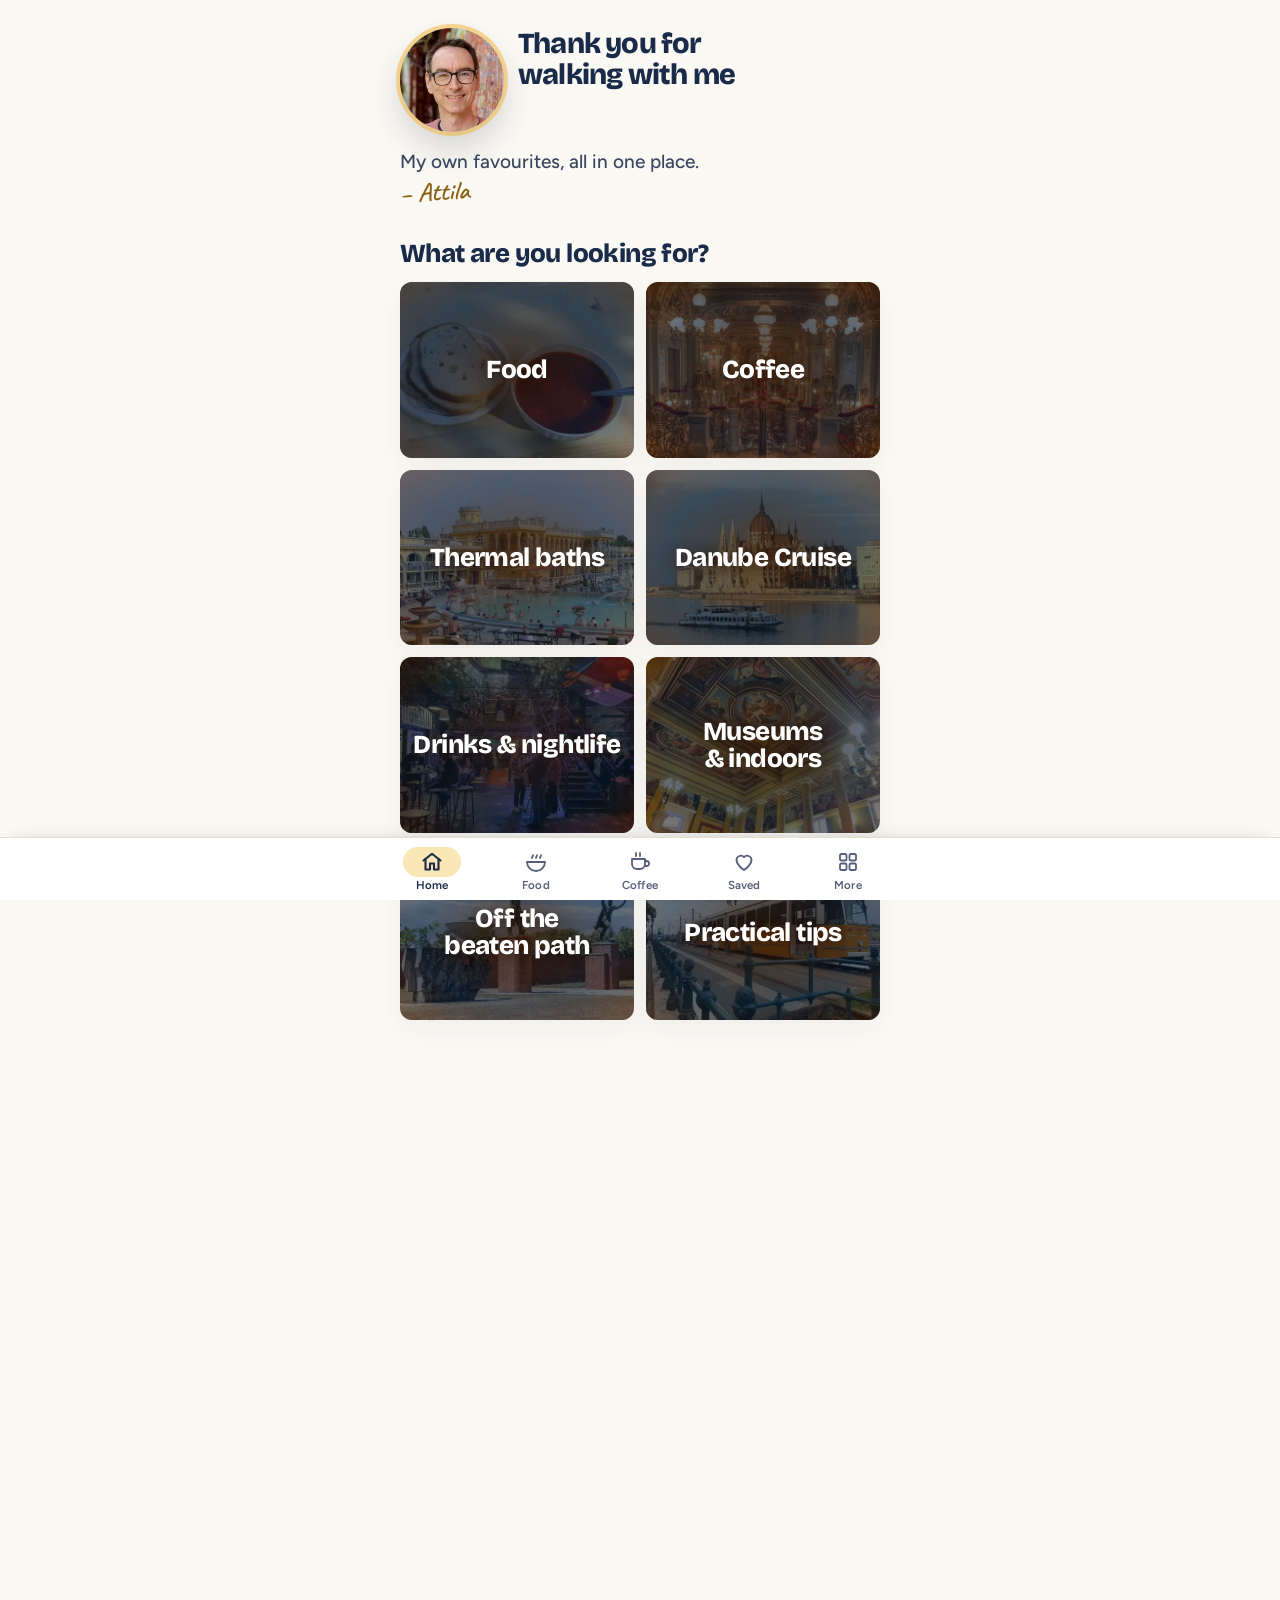
==== dev.html @ 6e9745ef "optimization" ====
<!doctype html>
<html lang="en" data-theme="light">
<head>
<meta charset="utf-8">
<meta name="viewport" content="width=device-width, initial-scale=1, viewport-fit=cover">
<meta name="robots" content="noindex, nofollow">
<meta name="theme-color" content="#FBF9F4">
<meta name="color-scheme" content="light only">
<title>Attila's Budapest tips – BudapestFlow</title>
<link rel="preload" href="fonts/figtree-latin.woff2" as="font" type="font/woff2" crossorigin>
<link rel="preload" href="fonts/bricolage-latin.woff2" as="font" type="font/woff2" crossorigin>
<link rel="preload" href="images/attila.webp" as="image" fetchpriority="high">
<link rel="stylesheet" href="styles.css">
</head>
<body>
<div class="app" id="app"></div>
<div class="toast" id="toast" role="status" aria-live="polite"></div>
<div class="sheet-backdrop" id="sheet-backdrop"></div>
<div class="sheet" id="sheet" role="dialog" aria-modal="true" aria-labelledby="sheet-title" aria-hidden="true"></div>
<nav class="tabbar" id="tabbar" aria-label="Main"></nav>

<svg width="0" height="0" style="position:absolute" aria-hidden="true">
  <defs>
    <symbol id="i-food" viewBox="0 0 24 24"><path d="M3 12h18a9 9 0 0 1-18 0z"/><path d="M8 8c0-1.2 1-1.6 1-2.8M12 8c0-1.2 1-1.6 1-2.8M16 8c0-1.2 1-1.6 1-2.8"/></symbol>
    <symbol id="i-quick" viewBox="0 0 24 24"><path d="M5 3v5a2 2 0 0 0 4 0V3M7 3v18M18 21V3c-2.2 1-3.5 4-3.5 8h3.5"/></symbol>
    <symbol id="i-coffee" viewBox="0 0 24 24"><path d="M4 9h13v5a5 5 0 0 1-5 5H9a5 5 0 0 1-5-5z"/><path d="M17 11h1.5a2.5 2.5 0 0 1 0 5H17M8 3v3M12 3v3"/></symbol>
    <symbol id="i-baths" viewBox="0 0 24 24"><path d="M3 16c2 0 2-1.5 4.5-1.5S10 16 12 16s2-1.5 4.5-1.5S19 16 21 16M3 20.5c2 0 2-1.5 4.5-1.5s2.5 1.5 4.5 1.5 2-1.5 4.5-1.5 2.5 1.5 4.5 1.5M8 11c-1-1.6 1-2.6 0-4.5M12 11c-1-1.6 1-2.6 0-4.5M16 11c-1-1.6 1-2.6 0-4.5"/></symbol>
    <symbol id="i-danube" viewBox="0 0 24 24"><path d="M3 14h18l-2.6 4.5H5.6z"/><path d="M6 14v-4h9l3 4M9 10V6.5h3.5V10M3 21.5c2 0 2-1.2 4.5-1.2s2.5 1.2 4.5 1.2 2-1.2 4.5-1.2 2.5 1.2 4.5 1.2"/></symbol>
    <symbol id="i-drinks" viewBox="0 0 24 24"><path d="M7 3h10v4.5a5 5 0 0 1-10 0z"/><path d="M12 12.5V20M8 21h8M7.3 6.5h9.4"/></symbol>
    <symbol id="i-views" viewBox="0 0 24 24"><circle cx="6.5" cy="15.5" r="3.5"/><circle cx="17.5" cy="15.5" r="3.5"/><path d="M10 15.5h4M3.4 14l2.3-8.5h3.1L10 14M20.6 14l-2.3-8.5h-3.1L14 14"/></symbol>
    <symbol id="i-practical" viewBox="0 0 24 24"><circle cx="12" cy="12" r="9"/><path d="M15.5 8.5l-2 5-5 2 2-5z"/></symbol>
    <symbol id="i-special" viewBox="0 0 24 24"><path d="M4 17a8 8 0 0 1 16 0zM2.5 20h19M12 9V7M10.3 7h3.4"/></symbol>
    <symbol id="i-sweets" viewBox="0 0 24 24"><path d="M4 20v-8h16v8zM4 15.5c2 1.5 3.6 1.5 5.3 0s3.4-1.5 5.4 0 3.3 1.5 5.3 0M12 12V8.5M12 6.5c-.9-.8-.9-2 0-3.5.9 1.5.9 2.7 0 3.5z"/></symbol>
    <symbol id="i-rainy" viewBox="0 0 24 24"><path d="M3 12a9 9 0 0 1 18 0zM12 12v6.5a2 2 0 0 1-4 0M12 3v.3"/></symbol>
    <symbol id="i-chev" viewBox="0 0 24 24"><path d="M9 6l6 6-6 6"/></symbol>
    <symbol id="i-contact" viewBox="0 0 24 24"><rect x="3" y="5" width="18" height="14" rx="2"/><circle cx="9" cy="11" r="2.2"/><path d="M5.8 16.5a3.4 3.4 0 0 1 6.4 0M14.5 10h4M14.5 13.5h3"/></symbol>
    <symbol id="i-heart" viewBox="0 0 24 24"><path d="M12 20s-7.5-4.6-7.5-10.2A4.3 4.3 0 0 1 12 7.2a4.3 4.3 0 0 1 7.5 2.6C19.5 15.4 12 20 12 20z"/></symbol>
    <symbol id="i-down" viewBox="0 0 24 24"><path d="M6 9l6 6 6-6"/></symbol>
    <symbol id="i-clock" viewBox="0 0 24 24"><circle cx="12" cy="12" r="9"/><path d="M12 7v5l3 2"/></symbol>
    <symbol id="i-back" viewBox="0 0 24 24"><path d="M15 6l-6 6 6 6"/></symbol>
    <symbol id="i-pin" viewBox="0 0 24 24"><path d="M12 21s-7-6.2-7-11.5a7 7 0 0 1 14 0C19 14.8 12 21 12 21z"/><circle cx="12" cy="9.5" r="2.5"/></symbol>
    <symbol id="i-mail" viewBox="0 0 24 24"><rect x="3" y="5" width="18" height="14" rx="2"/><path d="M3.5 6.5l8.5 6.5 8.5-6.5"/></symbol>
    <symbol id="i-facebook" viewBox="0 0 24 24"><path d="M14.5 21v-7.5h2.6l.4-3.2h-3V8.3c0-.9.3-1.6 1.6-1.6h1.6V3.9a21 21 0 0 0-2.4-.1c-2.4 0-4 1.4-4 4.1v2.4H8.7v3.2h2.6V21"/></symbol>
    <symbol id="i-instagram" viewBox="0 0 24 24"><rect x="3.5" y="3.5" width="17" height="17" rx="5"/><circle cx="12" cy="12" r="4"/><path d="M17.2 6.8h.01"/></symbol>
    <symbol id="i-alert" viewBox="0 0 24 24"><path d="M10.3 4.2 2.6 17.5A2 2 0 0 0 4.3 20.5h15.4a2 2 0 0 0 1.7-3L13.7 4.2a2 2 0 0 0-3.4 0z"/><path d="M12 9.5v4.5M12 17.2h.01"/></symbol>
    <symbol id="i-star" viewBox="0 0 24 24"><path d="M12 3.5l2.6 5.3 5.9.9-4.3 4.1 1 5.8L12 16.9l-5.2 2.7 1-5.8-4.3-4.1 5.9-.9z"/></symbol>
    <symbol id="i-home" viewBox="0 0 24 24"><path d="M3.5 10.5 12 3.8l8.5 6.7"/><path d="M5.5 9v10.5h4.5v-6h4v6h4.5V9"/></symbol>
    <symbol id="i-grid" viewBox="0 0 24 24"><rect x="4" y="4" width="6.5" height="6.5" rx="1.6"/><rect x="13.5" y="4" width="6.5" height="6.5" rx="1.6"/><rect x="4" y="13.5" width="6.5" height="6.5" rx="1.6"/><rect x="13.5" y="13.5" width="6.5" height="6.5" rx="1.6"/></symbol>
    <symbol id="i-share" viewBox="0 0 24 24"><path d="M12 3v12M7 8l5-5 5 5M5 13v7h14v-7"/></symbol>
    <symbol id="i-map" viewBox="0 0 24 24"><path d="M9 4 3 6.5v13.5l6-2.5 6 2.5 6-2.5V4l-6 2.5z"/><path d="M9 4v13.5M15 6.5V20"/></symbol>
    <symbol id="i-check" viewBox="0 0 24 24"><path d="M5 12.5l4.5 4.5L19 7.5"/></symbol>
    <symbol id="i-link" viewBox="0 0 24 24"><path d="M10 14a4 4 0 0 0 5.7 0l3-3a4 4 0 0 0-5.7-5.7l-1 1M14 10a4 4 0 0 0-5.7 0l-3 3a4 4 0 0 0 5.7 5.7l1-1"/></symbol>
    <symbol id="i-photo" viewBox="0 0 24 24"><rect x="3" y="5" width="18" height="14" rx="2"/><circle cx="9" cy="10" r="1.8"/><path d="M21 16l-5-5-8 8"/></symbol>
  </defs>
</svg>

<script src="app.js"></script>
</body>
</html>
---- styles.css ----
/* ---------- self-hosted fonts (no Google Fonts request) ---------- */
@font-face { font-family: "Figtree"; font-style: normal; font-weight: 400 800; font-display: swap; src: url(fonts/figtree-latin.woff2) format("woff2"); unicode-range: U+0000-00FF, U+0131, U+0152-0153, U+02BB-02BC, U+02C6, U+02DA, U+02DC, U+0304, U+0308, U+0329, U+2000-206F, U+20AC, U+2122, U+2191, U+2193, U+2212, U+2215, U+FEFF, U+FFFD; }
@font-face { font-family: "Figtree"; font-style: normal; font-weight: 400 800; font-display: swap; src: url(fonts/figtree-latin-ext.woff2) format("woff2"); unicode-range: U+0100-02BA, U+02BD-02C5, U+02C7-02CC, U+02CE-02D7, U+02DD-02FF, U+0304, U+0308, U+0329, U+1D00-1DBF, U+1E00-1E9F, U+1EF2-1EFF, U+2020, U+20A0-20AB, U+20AD-20C0, U+2113, U+2C60-2C7F, U+A720-A7FF; }
@font-face { font-family: "Bricolage Grotesque"; font-style: normal; font-weight: 600 800; font-display: swap; src: url(fonts/bricolage-latin.woff2) format("woff2"); unicode-range: U+0000-00FF, U+0131, U+0152-0153, U+02BB-02BC, U+02C6, U+02DA, U+02DC, U+0304, U+0308, U+0329, U+2000-206F, U+20AC, U+2122, U+2191, U+2193, U+2212, U+2215, U+FEFF, U+FFFD; }
@font-face { font-family: "Bricolage Grotesque"; font-style: normal; font-weight: 600 800; font-display: swap; src: url(fonts/bricolage-latin-ext.woff2) format("woff2"); unicode-range: U+0100-02BA, U+02BD-02C5, U+02C7-02CC, U+02CE-02D7, U+02DD-02FF, U+0304, U+0308, U+0329, U+1D00-1DBF, U+1E00-1E9F, U+1EF2-1EFF, U+2020, U+20A0-20AB, U+20AD-20C0, U+2113, U+2C60-2C7F, U+A720-A7FF; }
/* metric-matched fallbacks, so text doesn't jump when the real font arrives */
@font-face { font-family: "Figtree Fallback"; src: local("Arial"), local("Helvetica"), local("Roboto"); size-adjust: 100.7%; ascent-override: 94.4%; descent-override: 24.8%; line-gap-override: 0%; }
@font-face { font-family: "Bricolage Fallback"; src: local("Arial Bold"), local("Arial"), local("Helvetica"), local("Roboto"); font-weight: 700 800; size-adjust: 101.8%; ascent-override: 91.4%; descent-override: 26.5%; line-gap-override: 0%; }

/* ---------- BudapestFlow tokens (from the BudapestFlow Design System) ---------- */
:root {
  --surface-paper: #FBF9F4;
  --surface-cream: #F3ECDD;
  --cream-line: #E2D6BE;
  --surface-card: #FFFFFF;
  --line: #E6DDCB;
  --tint-ochre: #FBF1DC;
  --tint-ochre-line: #EBD6A8;
  --tint-ochre-hover: #F6E4BC;
  --heading: #1A2B49;
  --ink: #16233A;
  --ink-muted: #3B4660;
  --yellow: #F4B942;
  --yellow-hover: #E2A42C;
  --on-yellow: #16233A;
  --ochre-text: #8A6212;
  --navy-deep: #031A32;
  --navy-deep-mid: #0C2A4A;
  --on-dark: #FFFFFF;
  --on-dark-muted: #B8BFC6;
  --tripadvisor-green: #00852F;
  --focus-ring: #16233A;
  --focus-ring-on-dark: #F4B942;

  --shadow-card: 0 10px 30px rgba(22, 35, 58, 0.05);
  --shadow-panel: 0 24px 60px rgba(22, 35, 58, 0.18);
  --shadow-photo: 0 16px 34px rgba(22, 35, 58, 0.18);
  --radius-sm: 6px;
  --radius-md: 12px;
  --radius-lg: 16px;
  --radius-pill: 999px;

  --font-display: "Bricolage Grotesque", "Bricolage Fallback", system-ui, -apple-system, "Segoe UI", sans-serif;
  --font-text: Figtree, "Figtree Fallback", system-ui, -apple-system, "Segoe UI", sans-serif;
  --font-hand: Caveat, "Segoe Print", "Bradley Hand", cursive;

  --logo-filter: none;
  --page-pad: 20px;

  box-sizing: border-box;
  padding-top: env(safe-area-inset-top, 0px);
  padding-bottom: env(safe-area-inset-bottom, 0px);
}
/* dark: a quiet navy variant so the page follows the phone's setting */
@media (prefers-color-scheme: dark) {
  :root:not([data-theme="light"]) {
    --surface-paper: #031A32; --surface-cream: #0C2A4A; --cream-line: #1E3D60; --surface-card: #102F52;
    --line: #1E3D60; --tint-ochre: #1A3350; --tint-ochre-line: #3A5270; --tint-ochre-hover: #22405F;
    --heading: #FFFFFF; --ink: #FFFFFF; --ink-muted: #B8BFC6; --ochre-text: #F4B942;
    --navy-deep: #01101F; --navy-deep-mid: #062038; --focus-ring: #F4B942;
    --shadow-card: none; --logo-filter: invert(1);
  }
}
:root[data-theme="dark"] {
  --surface-paper: #031A32; --surface-cream: #0C2A4A; --cream-line: #1E3D60; --surface-card: #102F52;
  --line: #1E3D60; --tint-ochre: #1A3350; --tint-ochre-line: #3A5270; --tint-ochre-hover: #22405F;
  --heading: #FFFFFF; --ink: #FFFFFF; --ink-muted: #B8BFC6; --ochre-text: #F4B942;
  --navy-deep: #01101F; --navy-deep-mid: #062038; --focus-ring: #F4B942;
  --shadow-card: none; --logo-filter: invert(1);
}

*, *::before, *::after { box-sizing: inherit; }
/* <details> content sits in a shadow slot, so inheritance breaks there: set it explicitly */
details, details *, details *::before, details *::after { box-sizing: border-box; }
html { scroll-padding-top: calc(env(safe-area-inset-top, 0px) + 72px); -webkit-text-size-adjust: 100%; }
body {
  margin: 0; background: var(--surface-paper); color: var(--ink-muted);
  font: 450 18px/1.55 var(--font-text); -webkit-font-smoothing: antialiased;
}
img { max-width: 100%; display: block; }
a { color: inherit; }
button { font: inherit; color: inherit; }
:focus-visible { outline: 2px solid var(--focus-ring); outline-offset: 2px; }
.icon { width: 24px; height: 24px; fill: none; stroke: currentColor; stroke-width: 1.9; stroke-linecap: round; stroke-linejoin: round; flex: none; }

.app { max-width: 520px; margin: 0 auto; min-height: 100vh; min-height: 100dvh; display: flex; flex-direction: column; }
.app > main { flex: 1 0 auto; }
.pad { padding-left: var(--page-pad); padding-right: var(--page-pad); }

/* ---------- brand bar ---------- */
.brandbar { display: flex; align-items: center; justify-content: space-between; padding-top: calc(env(safe-area-inset-top, 0px) + 12px); padding-bottom: 12px; margin-top: calc(-1 * env(safe-area-inset-top, 0px)); }
/* header strip: white background + divider line running edge to edge of the screen
   (border-image with outset paints outside the 520px column without causing sideways scroll) */
.brandbar, .topbar {
  border-image: linear-gradient(to top, var(--line) 1px, var(--surface-card) 1px) fill 0 / 0 / 0 100vmax;
  box-shadow: 0 6px 16px -14px rgba(22, 35, 58, 0.35);
}
.brandbar a.logo { display: inline-block; line-height: 0; }
.brandbar img { height: 34px; width: auto; filter: var(--logo-filter); }
.brandbar .site { font-size: 14px; font-weight: 600; color: var(--ink-muted); text-decoration: none; }
.sig { display: flex; align-items: baseline; flex-wrap: wrap; gap: 2px 8px; margin-top: 6px; }
.sig .hand { margin-top: 0; }

/* ---------- hero ---------- */
.hero { display: grid; grid-template-columns: auto 1fr; gap: 14px; align-items: start; padding-top: 18px; padding-bottom: 8px; }
.portrait {
  width: 104px; height: 104px; border-radius: 50%; background: var(--surface-cream);
  box-shadow: 0 0 0 4px rgba(244, 185, 66, 0.55), var(--shadow-photo);
  display: grid; place-items: center; overflow: hidden;
  font: 800 24px/1 var(--font-display); color: var(--heading); letter-spacing: -0.5px;
}
.portrait img { width: 100%; height: 100%; object-fit: cover; }
/* size follows screen width so the title stays on two lines next to the photo (with some safety margin) */
.hero h1 { margin: 0; font: 800 clamp(20px, calc((100vw - 158px) / 8.3), 29px)/1.08 var(--font-display); letter-spacing: -0.8px; color: var(--heading); }
.hero-text { grid-column: 1 / -1; }
.no-header .hero { padding-top: 28px; }
.hero .lead { margin: 2px 0 0; font-size: clamp(16px, 5.2vw, 19px); line-height: 1.45; font-weight: 500; }
.hand { height: 20px; width: auto; color: var(--ochre-text); display: inline-block; transform: rotate(-3deg); margin: 6px 0 0 2px; overflow: visible; } /* signature is an inline SVG, no handwriting font needed */

/* ---------- tour banner ---------- */
.near { margin-top: 18px; background: var(--tint-ochre); border: 1px solid var(--tint-ochre-line); border-radius: var(--radius-lg); padding: 18px 16px 8px; }
.eyebrow { font: 700 12px/1.3 var(--font-text); letter-spacing: 1.5px; text-transform: uppercase; color: var(--ochre-text); margin: 0; }
h1, h2 { text-wrap: balance; }
.near h2 { margin: 4px 0 8px; font: 700 23px/1.15 var(--font-display); color: var(--heading); letter-spacing: -0.3px; }

/* ---------- category grid ---------- */
.section-head { margin: 30px 0 14px; }
.section-head h2 { margin: 0; font: 800 26px/1.1 var(--font-display); letter-spacing: -0.6px; color: var(--heading); }
.grid { display: grid; grid-template-columns: 1fr 1fr; gap: 12px; }
.tile {
  position: relative; display: block; aspect-ratio: 4 / 3; padding: 0; overflow: hidden; cursor: pointer; text-align: left;
  border: 0; border-radius: var(--radius-md); box-shadow: var(--shadow-card); background: var(--surface-cream);
  outline-offset: 3px; transition: transform .15s ease;
}
.tile:active { transform: scale(.975); }
/* photo layer: a real photo goes in --img; until then a tinted placeholder with the category icon */
.tile-img {
  position: absolute; inset: 0; background: var(--img, linear-gradient(135deg, var(--c1), var(--c2)));
  background-size: cover; background-position: center; display: grid; place-items: center;
}
.tile-img .icon { width: 54px; height: 54px; stroke-width: 1.4; color: rgba(255,255,255,.55); transform: translateY(-28px); }
.tile::after {
  content: ""; position: absolute; inset: 0; pointer-events: none;
  background: linear-gradient(to top, rgba(3,26,50,.9) 0%, rgba(3,26,50,.5) 45%, rgba(3,26,50,0) 78%);
}
.tile-label {
  position: absolute; left: 12px; right: 12px; bottom: 11px; z-index: 1;
  font: 800 clamp(20px, 6vw, 26px)/1.05 var(--font-display); letter-spacing: -0.6px; color: #fff;
  text-shadow: 0 2px 12px rgba(3,26,50,.6); text-wrap: balance;
}
.tile-ph { position: absolute; top: 8px; right: 8px; z-index: 1; font: 700 9.5px/1 var(--font-text); letter-spacing: 1px; text-transform: uppercase; color: rgba(255,255,255,.8); border: 1px solid rgba(255,255,255,.45); border-radius: 5px; padding: 4px 6px; }

/* centered-label variant (TILE_LABELS = "center"); delete this block + the constant to remove it entirely */
.labels-center .tile::after { background: radial-gradient(ellipse at 50% 50%, rgba(46, 24, 10, .74) 0%, #04172b9e 60%, rgba(46, 24, 10, .56) 100%); }
.labels-center .tile-label {
  inset: 0; display: grid; place-items: center; padding: 10px 12px; text-align: center;
  text-shadow: 0 2px 14px rgba(40,20,8,.75);
}
.labels-center .tile-img .icon { display: none; }

.more { list-style: none; margin: 18px 0 0; padding: 0; border-top: 1px solid var(--line); }
.more button {
  width: 100%; display: flex; align-items: center; gap: 14px; padding: 14px 2px; background: none; border: 0;
  border-bottom: 1px solid var(--line); cursor: pointer; text-align: left; color: var(--ink); font-weight: 600; font-size: 16px;
}
.more button .icon:first-child { color: var(--ochre-text); }
.more button .grow { flex: 1; }
.more button .icon:last-child { width: 18px; height: 18px; color: var(--ink-muted); }

/* ---------- buttons (design system hierarchy) ---------- */
.btn {
  display: inline-flex; align-items: center; justify-content: center; gap: 8px;
  font: 700 15px/1.2 var(--font-text); letter-spacing: .3px; padding: 12px 20px; min-height: 46px;
  border-radius: var(--radius-pill); border: 1.5px solid transparent; text-decoration: none; cursor: pointer;
}
.btn .icon { width: 18px; height: 18px; }
.btn-primary { background: var(--yellow); color: var(--on-yellow); }
.btn-secondary { background: var(--surface-card); border-color: var(--tint-ochre-line); color: var(--ink); }
.btn-row { display: flex; flex-wrap: wrap; gap: 10px; }

/* ---------- utility strips ---------- */
.tools { display: grid; grid-template-columns: 1fr; gap: 10px; margin-top: 26px; }
.tools .btn { width: 100%; white-space: nowrap; }

.review {
  margin-top: 26px; background: var(--surface-cream); border: 1px solid var(--cream-line); border-radius: var(--radius-md);
  box-shadow: var(--shadow-card); padding: 20px;
}
.review h2 { margin: 0 0 8px; font: 700 23px/1.15 var(--font-display); letter-spacing: -0.3px; color: var(--heading); }
.review p { margin: 0 0 16px; font-size: 18px; line-height: 1.5; }
.review .btn-row { display: grid; grid-template-columns: 1fr; gap: 10px; }
.review .btn { width: 100%; gap: 10px; white-space: nowrap; }
.ta-dots { display: inline-flex; gap: 3px; }
.ta-dots i { width: 8px; height: 8px; border-radius: 50%; background: var(--tripadvisor-green); display: block; }
.g-stars { color: var(--yellow-hover); letter-spacing: 1px; font-size: 13px; }
/* same-width icon + label slots, so the dots/stars and the names line up across both buttons */
.review .ta-dots, .review .g-stars { width: 64px; display: inline-flex; justify-content: flex-start; align-items: center; flex: none; }
.review .ta-dots { gap: 4px; }
.review .ta-dots i { width: 9px; height: 9px; }
.review .rv-label { width: 92px; text-align: left; }

/* everything below the first screen is not laid out or painted until it is near the viewport (faster first render).
   The padding/negative margin leaves room for the card shadows, which paint containment would otherwise clip. */
.below { content-visibility: auto; contain-intrinsic-size: auto 1700px; padding: 40px 20px; margin: -40px -20px; }
.panel {
  margin-top: 26px; background: var(--navy-deep); color: var(--on-dark-muted); border-radius: var(--radius-lg);
  box-shadow: var(--shadow-panel); padding: 24px 20px;
}
.panel h2 { margin: 0 0 8px; font: 800 23px/1.1 var(--font-display); letter-spacing: -0.6px; color: var(--on-dark); }
.panel p { margin: 0 0 16px; }
.panel :focus-visible { outline-color: var(--focus-ring-on-dark); }

/* ---------- footer ---------- */
footer {
  margin-top: 0; background: var(--navy-deep); color: var(--on-dark-muted); font-size: 14px;
  padding-top: 32px; padding-bottom: calc(env(safe-area-inset-bottom, 0px) + 32px); margin-bottom: calc(-1 * env(safe-area-inset-bottom, 0px));
  /* paint the navy edge to edge of the screen, while the content stays in the 520px column */
  box-shadow: 0 0 0 100vmax var(--navy-deep); clip-path: inset(0 -100vmax -100vmax);
}
footer img { height: 46px; width: auto; filter: invert(1); margin-bottom: 12px; }
footer .tagline { margin: 0 0 18px; color: var(--on-dark); font: 700 18px/1.3 var(--font-display); letter-spacing: -0.2px; max-width: 30ch; }
footer nav { display: flex; flex-wrap: wrap; gap: 8px 18px; margin-bottom: 14px; }
footer nav a { color: var(--on-dark); text-decoration: none; font-weight: 600; }
footer small { display: block; font-size: 13px; }
footer :focus-visible { outline-color: var(--focus-ring-on-dark); }

/* ---------- category view ---------- */
.topbar {
  position: sticky; top: 0; z-index: 5; background: var(--surface-paper);
  padding-top: calc(env(safe-area-inset-top, 0px) + 10px); padding-bottom: 10px; margin-top: calc(-1 * env(safe-area-inset-top, 0px));
  display: flex; align-items: center; gap: 12px;
}
.back {
  width: 42px; height: 42px; border-radius: 50%; border: 1px solid var(--line); background: var(--surface-card);
  display: grid; place-items: center; cursor: pointer; color: var(--ink); flex: none;
}
.back-pill {
  flex: none; display: inline-flex; align-items: center; gap: 2px; height: 42px; padding: 0 16px 0 10px; border-radius: 999px;
  border: 1px solid var(--line); background: var(--surface-card); color: var(--ink); cursor: pointer; font: 700 15px/1 var(--font-text);
}
.back-pill .icon { width: 20px; height: 20px; stroke-width: 2.2; }
.topbar h1 { margin: 0; flex: 1; min-width: 0; font: 800 23px/1.1 var(--font-display); letter-spacing: -0.5px; color: var(--heading); }
.topbar img { height: 26px; width: auto; filter: var(--logo-filter); }
.intro { margin: 16px 0 12px; font-size: 19px; line-height: 1.5; font-weight: 500; }

.filters { display: flex; gap: 8px; overflow-x: auto; padding: 2px 2px 6px; margin: 0 -2px 4px; scrollbar-width: none; }
.filters::-webkit-scrollbar { display: none; }
.chip {
  flex: none; padding: 8px 14px; border-radius: var(--radius-pill); border: 1px solid var(--line);
  background: var(--surface-card); color: var(--ink); cursor: pointer; font-size: 14px; font-weight: 600;
}
.chip[aria-pressed="true"] { background: var(--ink); border-color: var(--ink); color: var(--surface-paper); }
.chip-fav { display: inline-flex; align-items: center; gap: 7px; }
.chip-fav .icon { width: 16px; height: 16px; color: var(--yellow-hover); stroke-width: 2; }
.chip-fav[aria-pressed="true"] .icon { color: var(--yellow); fill: var(--yellow); }
.group-title { margin: 22px 0 2px; }

/* place card (always open) */
.card {
  background: var(--surface-cream); border: 1px solid var(--cream-line); border-radius: var(--radius-md);
  box-shadow: var(--shadow-card); margin: 16px 0; transition: border-color .15s ease;
}
.card .head { padding: 18px 18px 14px; display: grid; grid-template-columns: 1fr auto auto; gap: 10px 12px; }
.card .name { margin: 0; font: 700 22px/1.2 var(--font-display); letter-spacing: -0.3px; color: var(--heading); }
.pick {
  display: inline-block; vertical-align: 3px; margin-left: 6px; font: 700 10.5px/1 var(--font-text); letter-spacing: 1.2px;
  text-transform: uppercase; padding: 5px 8px; border-radius: var(--radius-sm); background: var(--yellow); color: var(--on-yellow);
}
.card .price { grid-column: 2; grid-row: 1; font-weight: 700; color: var(--ink); font-size: 15px; letter-spacing: 1px; padding-top: 3px; }
.card .price b { color: var(--cream-line); font-weight: 700; }
.card .why { grid-column: 1 / -1; margin: 0; font-size: 18px; line-height: 1.55; }
.card .meta { grid-column: 1 / -1; display: flex; align-items: center; gap: 14px; flex-wrap: wrap; font-size: 14px; }
.near-to { display: inline-flex; align-items: center; gap: 6px; color: var(--ink); font-weight: 500; }
.near-to .icon { width: 16px; height: 16px; color: var(--ochre-text); stroke-width: 2.2; }
.tags { grid-column: 1 / -1; display: flex; flex-wrap: wrap; gap: 8px; margin-top: 2px; }
.tag {
  display: inline-flex; align-items: center; gap: 5px; font: 600 11px/1 var(--font-text); letter-spacing: 1px; text-transform: uppercase;
  padding: 7px 10px; border-radius: 7px; border: 1px solid var(--cream-line); background: var(--surface-card); color: var(--ink-muted);
}
.tag.best { border-color: var(--tint-ochre-line); background: var(--tint-ochre); color: var(--ochre-text); }
.tag .icon { width: 13px; height: 13px; stroke-width: 2.4; }
.card .body { padding: 14px 18px 18px; border-top: 1px solid var(--cream-line); }
.card .body .btn-row { display: grid; grid-template-columns: repeat(auto-fit, minmax(0, 1fr)); gap: 12px; }
.card .body .btn { padding-left: 10px; padding-right: 10px; white-space: nowrap; gap: 6px; }
.facts { list-style: none; padding: 0; margin: 0 0 16px; }
.facts li { display: flex; gap: 10px; margin: 0 0 10px; color: var(--ink); line-height: 1.5; }
.facts li:last-child { margin-bottom: 0; }
.facts li strong { font-weight: 700; }
.facts .icon { width: 18px; height: 18px; margin-top: 3px; color: var(--ochre-text); stroke-width: 2.5; }

.tipcard { background: var(--surface-cream); border: 1px solid var(--cream-line); border-radius: var(--radius-md); padding: 16px; margin: 12px 0; box-shadow: var(--shadow-card); }
.tipcard h2 { margin: 0 0 6px; font: 700 21px/1.2 var(--font-display); color: var(--heading); }
.tipcard p { margin: 0; }
.tipcard.avoid { background: var(--surface-card); border-color: var(--tint-ochre-line); box-shadow: inset 4px 0 0 #D0443A, var(--shadow-card); padding-left: 20px; }
.tag-avoid .icon { width: 13px; height: 13px; stroke-width: 2.4; }
.tag-avoid { display: inline-flex; align-items: center; gap: 5px; font: 700 10.5px/1 var(--font-text); letter-spacing: 1.2px; text-transform: uppercase; padding: 5px 8px; border-radius: var(--radius-sm); border: 1px solid #D0443A; color: #B42318; background: #FDEEEC; margin-bottom: 8px; }

.empty { padding: 18px 0; font-size: 18px; }
.empty button { background: none; border: 0; padding: 0; color: var(--ochre-text); font-weight: 700; cursor: pointer; text-decoration: underline; }

.contact {
  margin-top: 16px; display: flex; align-items: center; gap: 14px; padding: 14px 16px; text-decoration: none; color: var(--ink);
  background: var(--surface-cream); border: 1px solid var(--cream-line); border-radius: var(--radius-md); box-shadow: var(--shadow-card);
}
.contact:active { border-color: var(--yellow); }
.contact .grow { flex: 1; display: flex; flex-direction: column; gap: 2px; }
.contact strong { font-weight: 700; font-size: 16px; }
.contact .grow span { font-size: 14px; color: var(--ink-muted); }
.contact-ico { width: 42px; height: 42px; border-radius: 50%; background: var(--surface-card); display: grid; place-items: center; color: var(--heading); flex: none; }
.contact > .icon:last-child { width: 18px; height: 18px; color: var(--ink-muted); }
.tipping {
  margin-top: 16px; margin-bottom: 0; padding: 20px; background: var(--surface-cream); border: 1px solid var(--cream-line);
  border-radius: var(--radius-md); box-shadow: var(--shadow-card);
}
.tipping h2 { margin: 0 0 8px; font: 700 23px/1.15 var(--font-display); letter-spacing: -0.3px; color: var(--heading); }
.tipping p { margin: 0 0 16px; }
.tipping .btn { width: 100%; }
.tip-amounts { display: grid; grid-template-columns: repeat(4, 1fr); gap: 8px; }
.tip-amounts .btn { padding-left: 4px; padding-right: 4px; font-size: 16px; min-height: 50px; }
.tipping .tip-note { margin: 12px 0 0; font-size: 13px; color: var(--ink-muted); text-align: center; }
.ask { margin-top: 16px; padding: 20px; background: var(--surface-cream); border: 1px solid var(--cream-line); border-radius: var(--radius-md); box-shadow: var(--shadow-card); }
.ask h2 { margin: 0 0 8px; font: 700 23px/1.15 var(--font-display); letter-spacing: -0.3px; color: var(--heading); }
.ask p { margin: 0 0 16px; }
.ask .btn { width: 100%; }
.ask .ask-addr { margin: 10px 0 0; text-align: center; font-size: 14px; color: var(--ink-muted); user-select: all; }
main.pad { padding-bottom: 32px; }
.sr { position: absolute; width: 1px; height: 1px; overflow: hidden; clip: rect(0 0 0 0); white-space: nowrap; }
.proto { text-align: center; font-size: 12px; color: var(--on-dark-muted); opacity: .8; margin-top: 12px; }

/* hover only where a real mouse exists; on touch it would "stick" after a tap */
@media (hover: hover) and (pointer: fine) {
  .tile:hover { box-shadow: 0 0 0 2px var(--yellow), var(--shadow-card); }
  .card:hover, .back:hover, .contact:hover, .tipping:hover { border-color: var(--yellow); }
  .more button:hover .grow, .brandbar .site:hover { color: var(--ochre-text); }
  .btn-primary:hover { background: var(--yellow-hover); }
  .btn-secondary:hover { background: var(--tint-ochre-hover); }
  footer nav a:hover { color: var(--yellow); }
}
/* touch feedback: a short pressed state instead */

.btn-primary:active { background: var(--yellow-hover); }
.btn-secondary:active, .back:active { background: var(--tint-ochre-hover); }

/* "Link copied" toast for the share fallback */
.toast {
  position: fixed; left: 50%; bottom: calc(20px + env(safe-area-inset-bottom, 0px)); z-index: 50;
  transform: translate(-50%, 12px); opacity: 0; pointer-events: none;
  display: flex; align-items: center; gap: 8px; padding: 11px 16px; border-radius: 999px; width: max-content; max-width: calc(100vw - 32px);
  background: var(--navy-deep); color: #fff; font-weight: 600; font-size: 15px; box-shadow: 0 8px 24px rgba(3,26,50,.25);
  transition: opacity .2s ease, transform .2s ease;
}
.toast.show { opacity: 1; transform: translate(-50%, 0); }
.toast::before { content: "✓"; color: var(--yellow); font-weight: 800; }
/* ---------- heart / saved places ---------- */
.save {
  grid-column: 3; grid-row: 1; width: 40px; height: 40px; margin: -9px -10px -9px -2px; padding: 0;
  display: grid; place-items: center; background: none; border: 0; border-radius: 50%; cursor: pointer;
  color: var(--ink-muted); -webkit-tap-highlight-color: transparent;
}
.save .icon { transition: transform .15s ease; }
.save:active .icon { transform: scale(.82); }
.save[aria-pressed="true"] { color: #D0443A; }
.save[aria-pressed="true"] .icon { fill: #D0443A; }
.tab-ico { position: relative; display: inline-flex; }
.badge {
  position: absolute; top: -5px; right: 2px; min-width: 17px; height: 17px; padding: 0 4px; box-sizing: border-box;
  border-radius: 9px; background: var(--yellow); color: var(--heading); font: 700 10.5px/17px var(--font-text); text-align: center;
}
.saved-empty { text-align: center; padding: 56px 12px 24px; }
.saved-empty .icon { width: 44px; height: 44px; color: var(--cream-line); stroke-width: 1.6; margin-bottom: 10px; }
.saved-empty h2 { margin: 0 0 6px; font: 700 23px/1.15 var(--font-display); color: var(--heading); }
.saved-empty p { margin: 0 0 20px; color: var(--ink-muted); }
.list-btn { width: 100%; margin: 4px 0 6px; }
.saved-note { margin: 22px 0 0; text-align: center; font-size: 13px; color: var(--ink-muted); }

/* ---------- "More" sheet ---------- */
.sheet-backdrop { position: fixed; inset: 0; z-index: 42; background: rgba(3, 26, 50, .4); opacity: 0; visibility: hidden; transition: opacity .2s ease, visibility .2s; }
.sheet-backdrop.open { opacity: 1; visibility: visible; }
.sheet {
  position: fixed; left: 0; right: 0; bottom: calc(var(--tabbar-h) + env(safe-area-inset-bottom, 0px)); z-index: 43;
  max-width: 520px; margin: 0 auto; box-sizing: border-box; padding: 16px 14px 10px;
  max-height: calc(100dvh - var(--tabbar-h) - env(safe-area-inset-bottom, 0px) - 80px); overflow-y: auto;
  background: var(--surface-card); border-radius: 22px 22px 0 0; box-shadow: 0 -12px 32px -14px rgba(3, 26, 50, .4);
  transform: translateY(16px); opacity: 0; visibility: hidden; transition: transform .2s ease, opacity .2s ease, visibility .2s;
}
.sheet.open { transform: none; opacity: 1; visibility: visible; }
.sheet h2 { margin: 0 6px 8px; font: 700 12px/1.3 var(--font-text); letter-spacing: 1.5px; text-transform: uppercase; color: var(--ochre-text); }
.sheet ul { list-style: none; margin: 0; padding: 0; }
.sheet-row { display: flex; align-items: center; gap: 14px; min-height: 56px; padding: 6px 8px; border-radius: 14px; text-decoration: none; color: var(--heading); font: 700 17px/1.2 var(--font-display); }
.sheet-row .icon:last-child { margin-left: auto; width: 18px; height: 18px; color: #6A7388; }
.sheet-row.on { background: #FBE6B5; }
.sheet-thumb { flex: none; width: 44px; height: 44px; border-radius: 12px; background-size: cover; background-position: center; }
body.sheet-open { overflow: hidden; }

/* ---------- bottom tab bar ---------- */
:root { --tabbar-h: 62px; }
.tabbar {
  position: fixed; left: 0; right: 0; bottom: 0; z-index: 44;
  background: var(--surface-card); border-top: 1px solid var(--line);
  box-shadow: 0 -6px 18px -12px rgba(22, 35, 58, 0.3);
  padding-bottom: env(safe-area-inset-bottom, 0px);
}
.tabbar-inner { max-width: 520px; margin: 0 auto; display: grid; grid-template-columns: repeat(auto-fit, minmax(0, 1fr)); height: var(--tabbar-h); }
.tab {
  display: flex; flex-direction: column; align-items: center; justify-content: center; gap: 3px;
  color: #556078; text-decoration: none; font: 600 11.5px/1 var(--font-text); letter-spacing: .1px;
  -webkit-tap-highlight-color: transparent; position: relative;
  background: none; border: 0; padding: 0; cursor: pointer; appearance: none;
}
.tab .tab-ico { width: 58px; height: 30px; align-items: center; justify-content: center; border-radius: 15px; transition: background-color .15s ease; }
.tab .icon { width: 24px; height: 24px; stroke-width: 1.8; }
/* active tab, as in Material 3 / iOS: soft tonal pill + darker, slightly heavier icon; the label only changes colour (no bold, so nothing shifts) */
.tab.on { color: var(--heading); }
.tab.on .tab-ico { background: #FBE6B5; }
.tab.on .icon { color: var(--heading); stroke-width: 2.1; }
.tab:focus-visible { outline-offset: -4px; }
/* room for the bar: the footer stays fully visible above it */
.has-tabbar .app { padding-bottom: var(--tabbar-h); min-height: calc(100dvh - var(--tabbar-h)); }
.has-tabbar footer { margin-bottom: 0; padding-bottom: 32px; }
.has-tabbar .toast { bottom: calc(var(--tabbar-h) + 16px + env(safe-area-inset-bottom, 0px)); }
@media (hover: hover) { .tab:hover { color: var(--heading); } }
@media (prefers-reduced-motion: reduce) { * { transition: none !important; } }
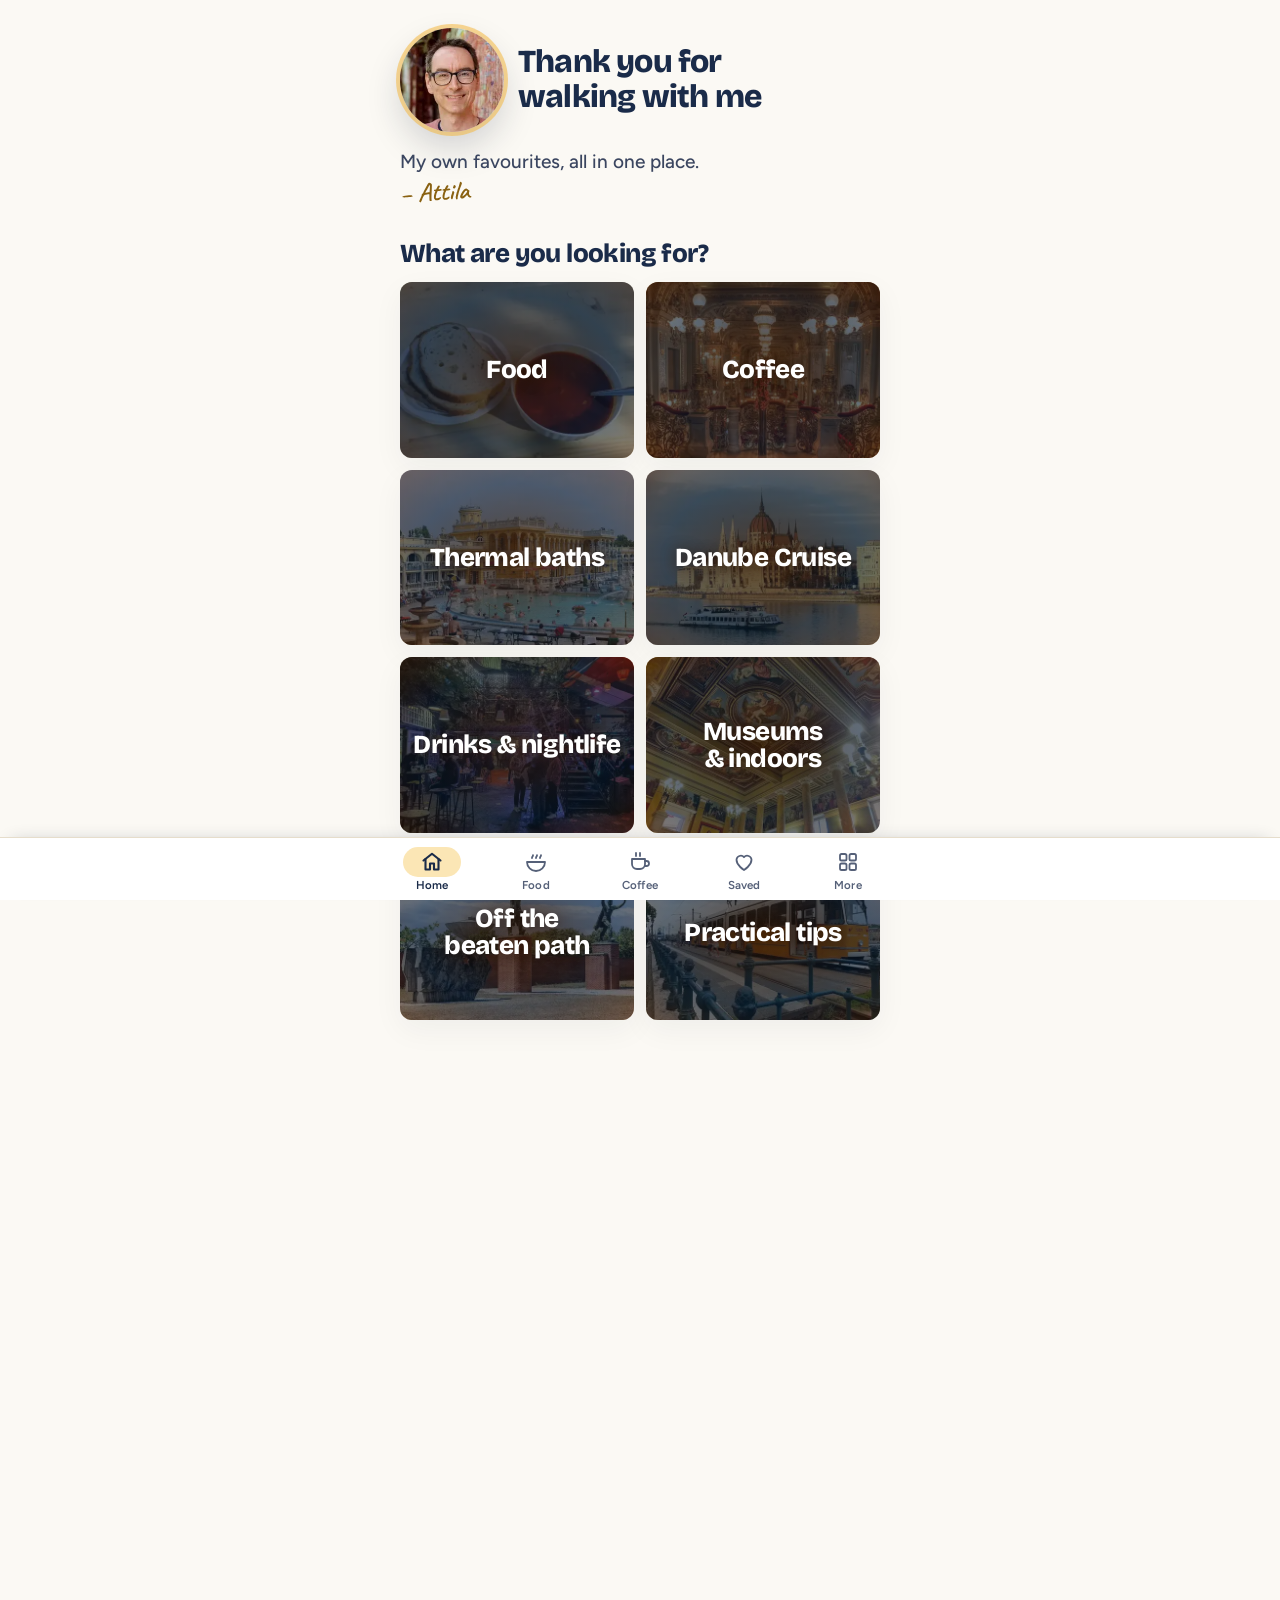
==== commit e4bb13f7: "cards" ====
--- a/dev.html
+++ b/dev.html
@@ -16,7 +16,7 @@
 <div class="app" id="app"></div>
 <div class="toast" id="toast" role="status" aria-live="polite"></div>
 <div class="sheet-backdrop" id="sheet-backdrop"></div>
-<div class="sheet" id="sheet" role="dialog" aria-modal="true" aria-labelledby="sheet-title" aria-hidden="true"></div>
+<div class="sheet" id="sheet" role="dialog" aria-labelledby="sheet-title" aria-hidden="true"></div>
 <nav class="tabbar" id="tabbar" aria-label="Main"></nav>
 
 <svg width="0" height="0" style="position:absolute" aria-hidden="true">
@@ -35,7 +35,6 @@
     <symbol id="i-chev" viewBox="0 0 24 24"><path d="M9 6l6 6-6 6"/></symbol>
     <symbol id="i-contact" viewBox="0 0 24 24"><rect x="3" y="5" width="18" height="14" rx="2"/><circle cx="9" cy="11" r="2.2"/><path d="M5.8 16.5a3.4 3.4 0 0 1 6.4 0M14.5 10h4M14.5 13.5h3"/></symbol>
     <symbol id="i-heart" viewBox="0 0 24 24"><path d="M12 20s-7.5-4.6-7.5-10.2A4.3 4.3 0 0 1 12 7.2a4.3 4.3 0 0 1 7.5 2.6C19.5 15.4 12 20 12 20z"/></symbol>
-    <symbol id="i-down" viewBox="0 0 24 24"><path d="M6 9l6 6 6-6"/></symbol>
     <symbol id="i-clock" viewBox="0 0 24 24"><circle cx="12" cy="12" r="9"/><path d="M12 7v5l3 2"/></symbol>
     <symbol id="i-back" viewBox="0 0 24 24"><path d="M15 6l-6 6 6 6"/></symbol>
     <symbol id="i-pin" viewBox="0 0 24 24"><path d="M12 21s-7-6.2-7-11.5a7 7 0 0 1 14 0C19 14.8 12 21 12 21z"/><circle cx="12" cy="9.5" r="2.5"/></symbol>
@@ -46,6 +45,7 @@
     <symbol id="i-star" viewBox="0 0 24 24"><path d="M12 3.5l2.6 5.3 5.9.9-4.3 4.1 1 5.8L12 16.9l-5.2 2.7 1-5.8-4.3-4.1 5.9-.9z"/></symbol>
     <symbol id="i-home" viewBox="0 0 24 24"><path d="M3.5 10.5 12 3.8l8.5 6.7"/><path d="M5.5 9v10.5h4.5v-6h4v6h4.5V9"/></symbol>
     <symbol id="i-grid" viewBox="0 0 24 24"><rect x="4" y="4" width="6.5" height="6.5" rx="1.6"/><rect x="13.5" y="4" width="6.5" height="6.5" rx="1.6"/><rect x="4" y="13.5" width="6.5" height="6.5" rx="1.6"/><rect x="13.5" y="13.5" width="6.5" height="6.5" rx="1.6"/></symbol>
+    <symbol id="i-phone" viewBox="0 0 24 24"><path d="M6.5 3.5h3l1.5 4-2 1.3a11 11 0 0 0 5.2 5.2l1.3-2 4 1.5v3a2 2 0 0 1-2.2 2A15.5 15.5 0 0 1 4.5 5.7a2 2 0 0 1 2-2.2z"/></symbol>
     <symbol id="i-share" viewBox="0 0 24 24"><path d="M12 3v12M7 8l5-5 5 5M5 13v7h14v-7"/></symbol>
     <symbol id="i-map" viewBox="0 0 24 24"><path d="M9 4 3 6.5v13.5l6-2.5 6 2.5 6-2.5V4l-6 2.5z"/><path d="M9 4v13.5M15 6.5V20"/></symbol>
     <symbol id="i-check" viewBox="0 0 24 24"><path d="M5 12.5l4.5 4.5L19 7.5"/></symbol>
--- a/styles.css
+++ b/styles.css
@@ -72,7 +72,7 @@
 *, *::before, *::after { box-sizing: inherit; }
 /* <details> content sits in a shadow slot, so inheritance breaks there: set it explicitly */
 details, details *, details *::before, details *::after { box-sizing: border-box; }
-html { scroll-padding-top: calc(env(safe-area-inset-top, 0px) + 72px); -webkit-text-size-adjust: 100%; }
+html { scroll-padding-bottom: calc(var(--tabbar-h, 62px) + env(safe-area-inset-bottom, 0px) + 16px); scroll-padding-top: calc(env(safe-area-inset-top, 0px) + 72px); -webkit-text-size-adjust: 100%; }
 body {
   margin: 0; background: var(--surface-paper); color: var(--ink-muted);
   font: 450 18px/1.55 var(--font-text); -webkit-font-smoothing: antialiased;
@@ -111,7 +111,7 @@
 }
 .portrait img { width: 100%; height: 100%; object-fit: cover; }
 /* size follows screen width so the title stays on two lines next to the photo (with some safety margin) */
-.hero h1 { margin: 0; font: 800 clamp(20px, calc((100vw - 158px) / 8.3), 29px)/1.08 var(--font-display); letter-spacing: -0.8px; color: var(--heading); }
+.hero h1 { margin: 0; align-self: center; font: 800 clamp(20px, calc((100vw - 158px) / 7.8), 32px)/1.08 var(--font-display); letter-spacing: -0.8px; color: var(--heading); }
 .hero-text { grid-column: 1 / -1; }
 .no-header .hero { padding-top: 28px; }
 .hero .lead { margin: 2px 0 0; font-size: clamp(16px, 5.2vw, 19px); line-height: 1.45; font-weight: 500; }
@@ -208,7 +208,7 @@
 }
 .panel h2 { margin: 0 0 8px; font: 800 23px/1.1 var(--font-display); letter-spacing: -0.6px; color: var(--on-dark); }
 .panel p { margin: 0 0 16px; }
-.panel :focus-visible { outline-color: var(--focus-ring-on-dark); }
+.panel .panel .panel :focus-visible { outline-color: var(--focus-ring-on-dark); }
 
 /* ---------- footer ---------- */
 footer {
@@ -219,8 +219,8 @@
 }
 footer img { height: 46px; width: auto; filter: invert(1); margin-bottom: 12px; }
 footer .tagline { margin: 0 0 18px; color: var(--on-dark); font: 700 18px/1.3 var(--font-display); letter-spacing: -0.2px; max-width: 30ch; }
-footer nav { display: flex; flex-wrap: wrap; gap: 8px 18px; margin-bottom: 14px; }
-footer nav a { color: var(--on-dark); text-decoration: none; font-weight: 600; }
+footer nav { display: flex; flex-wrap: wrap; gap: 0 18px; margin-bottom: 4px; }
+footer nav a { color: var(--on-dark); text-decoration: none; font-weight: 600; padding: 12px 0; }
 footer small { display: block; font-size: 13px; }
 footer :focus-visible { outline-color: var(--focus-ring-on-dark); }
 
@@ -253,12 +253,12 @@
 .chip-fav { display: inline-flex; align-items: center; gap: 7px; }
 .chip-fav .icon { width: 16px; height: 16px; color: var(--yellow-hover); stroke-width: 2; }
 .chip-fav[aria-pressed="true"] .icon { color: var(--yellow); fill: var(--yellow); }
-.group-title { margin: 22px 0 2px; }
+.group-title { margin: 28px 0 4px; font-size: 15px; letter-spacing: 1.4px; }
 
 /* place card (always open) */
 .card {
   background: var(--surface-cream); border: 1px solid var(--cream-line); border-radius: var(--radius-md);
-  box-shadow: var(--shadow-card); margin: 16px 0; transition: border-color .15s ease;
+  box-shadow: var(--shadow-card); margin: 20px 0; transition: border-color .15s ease;
 }
 .card .head { padding: 18px 18px 14px; display: grid; grid-template-columns: 1fr auto auto; gap: 10px 12px; }
 .card .name { margin: 0; font: 700 22px/1.2 var(--font-display); letter-spacing: -0.3px; color: var(--heading); }
@@ -289,7 +289,8 @@
 .facts .icon { width: 18px; height: 18px; margin-top: 3px; color: var(--ochre-text); stroke-width: 2.5; }
 
 .tipcard { background: var(--surface-cream); border: 1px solid var(--cream-line); border-radius: var(--radius-md); padding: 16px; margin: 12px 0; box-shadow: var(--shadow-card); }
-.tipcard h2 { margin: 0 0 6px; font: 700 21px/1.2 var(--font-display); color: var(--heading); }
+.tipcard .btn { margin-top: 14px; width: 100%; }
+.tipcard h3 { margin: 0 0 6px; font: 700 21px/1.2 var(--font-display); color: var(--heading); }
 .tipcard p { margin: 0; }
 .tipcard.avoid { background: var(--surface-card); border-color: var(--tint-ochre-line); box-shadow: inset 4px 0 0 #D0443A, var(--shadow-card); padding-left: 20px; }
 .tag-avoid .icon { width: 13px; height: 13px; stroke-width: 2.4; }
@@ -304,7 +305,7 @@
 }
 .contact:active { border-color: var(--yellow); }
 .contact .grow { flex: 1; display: flex; flex-direction: column; gap: 2px; }
-.contact strong { font-weight: 700; font-size: 16px; }
+.contact strong { font: 700 20px/1.2 var(--font-display); letter-spacing: -0.2px; color: var(--heading); }
 .contact .grow span { font-size: 14px; color: var(--ink-muted); }
 .contact-ico { width: 42px; height: 42px; border-radius: 50%; background: var(--surface-card); display: grid; place-items: center; color: var(--heading); flex: none; }
 .contact > .icon:last-child { width: 18px; height: 18px; color: var(--ink-muted); }
@@ -324,6 +325,7 @@
 .ask .btn { width: 100%; }
 .ask .ask-addr { margin: 10px 0 0; text-align: center; font-size: 14px; color: var(--ink-muted); user-select: all; }
 main.pad { padding-bottom: 32px; }
+h1[tabindex="-1"]:focus { outline: none; }
 .sr { position: absolute; width: 1px; height: 1px; overflow: hidden; clip: rect(0 0 0 0); white-space: nowrap; }
 .proto { text-align: center; font-size: 12px; color: var(--on-dark-muted); opacity: .8; margin-top: 12px; }
 
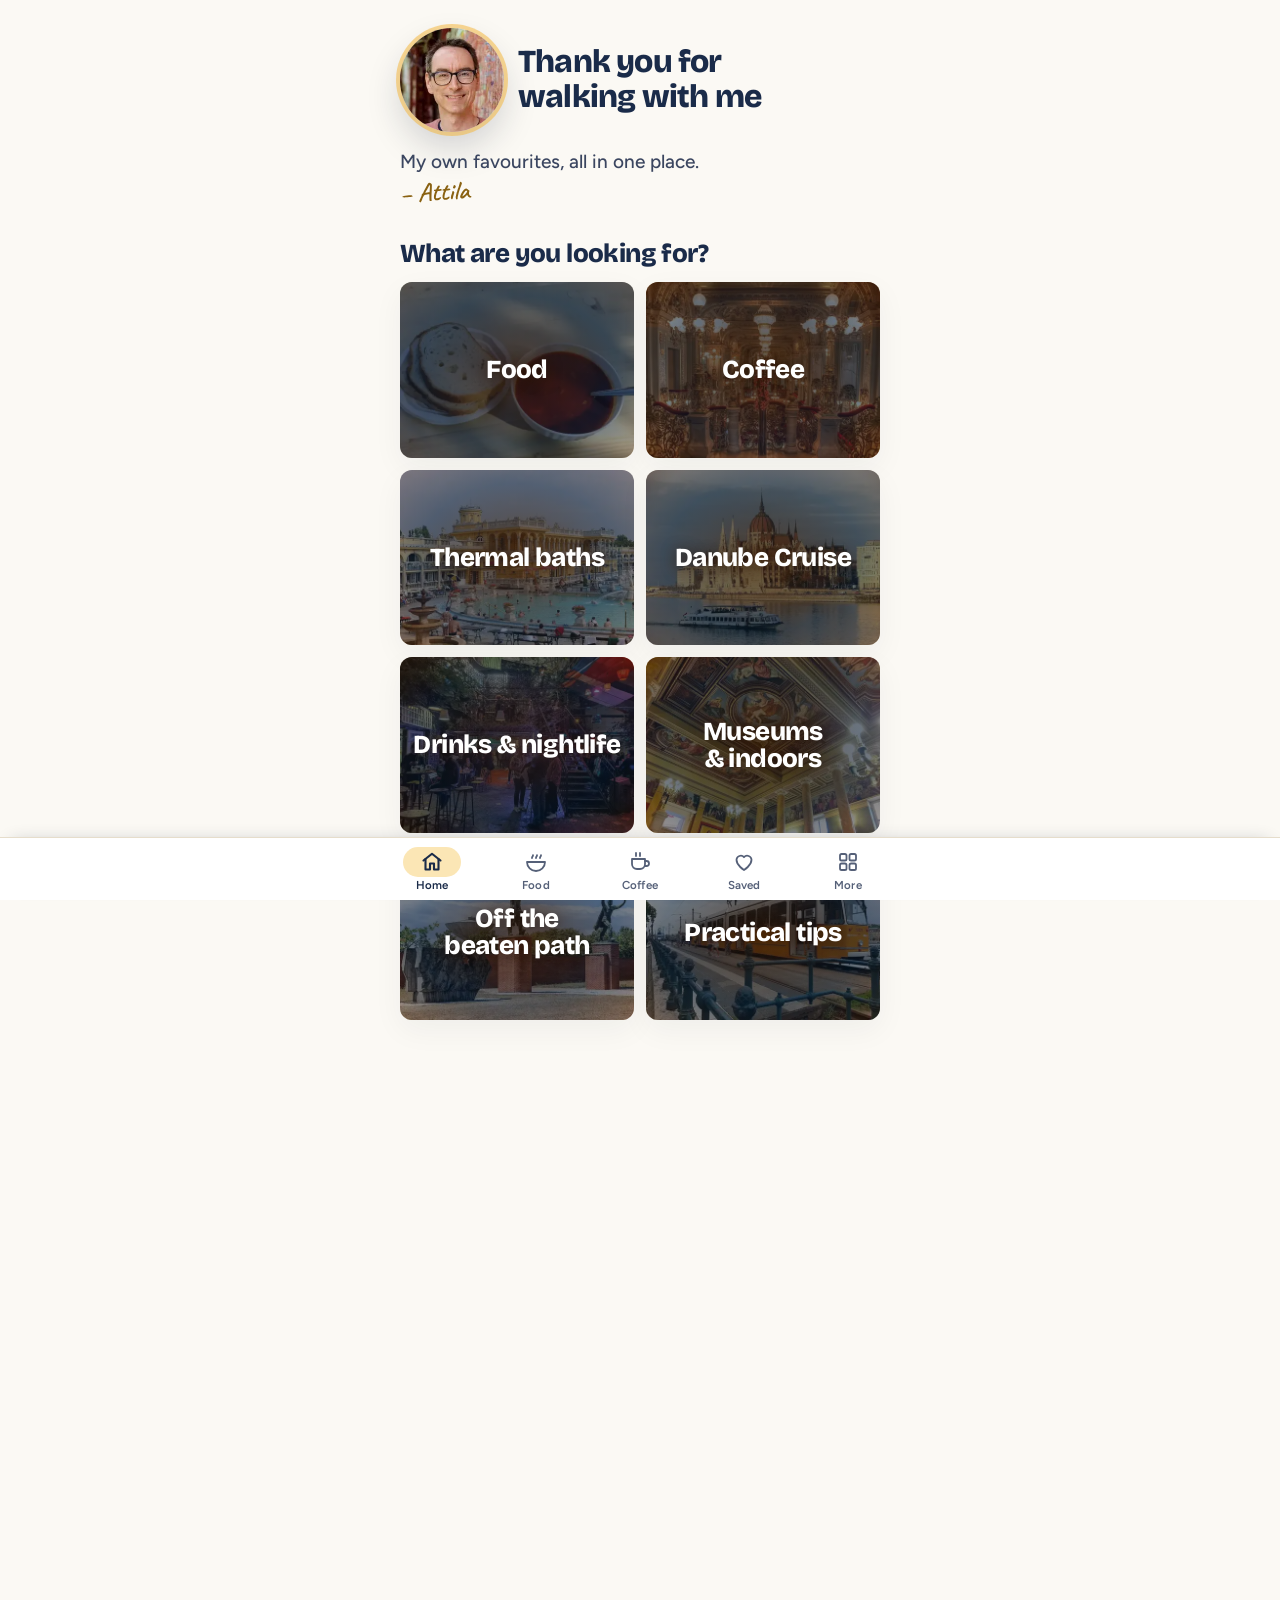
==== commit b044ce25: "cta" ====
--- a/dev.html
+++ b/dev.html
@@ -46,6 +46,8 @@
     <symbol id="i-home" viewBox="0 0 24 24"><path d="M3.5 10.5 12 3.8l8.5 6.7"/><path d="M5.5 9v10.5h4.5v-6h4v6h4.5V9"/></symbol>
     <symbol id="i-grid" viewBox="0 0 24 24"><rect x="4" y="4" width="6.5" height="6.5" rx="1.6"/><rect x="13.5" y="4" width="6.5" height="6.5" rx="1.6"/><rect x="4" y="13.5" width="6.5" height="6.5" rx="1.6"/><rect x="13.5" y="13.5" width="6.5" height="6.5" rx="1.6"/></symbol>
     <symbol id="i-phone" viewBox="0 0 24 24"><path d="M6.5 3.5h3l1.5 4-2 1.3a11 11 0 0 0 5.2 5.2l1.3-2 4 1.5v3a2 2 0 0 1-2.2 2A15.5 15.5 0 0 1 4.5 5.7a2 2 0 0 1 2-2.2z"/></symbol>
+    <symbol id="i-calendar" viewBox="0 0 24 24"><rect x="3.5" y="5" width="17" height="15" rx="2.5"/><path d="M3.5 10h17M8 3v4M16 3v4"/></symbol>
+    <symbol id="i-ticket" viewBox="0 0 24 24"><path d="M4 9V7a2 2 0 0 1 2-2h12a2 2 0 0 1 2 2v2a3 3 0 0 0 0 6v2a2 2 0 0 1-2 2H6a2 2 0 0 1-2-2v-2a3 3 0 0 0 0-6z"/><path d="M14 7v10" stroke-dasharray="1.6 2.2"/></symbol>
     <symbol id="i-share" viewBox="0 0 24 24"><path d="M12 3v12M7 8l5-5 5 5M5 13v7h14v-7"/></symbol>
     <symbol id="i-map" viewBox="0 0 24 24"><path d="M9 4 3 6.5v13.5l6-2.5 6 2.5 6-2.5V4l-6 2.5z"/><path d="M9 4v13.5M15 6.5V20"/></symbol>
     <symbol id="i-check" viewBox="0 0 24 24"><path d="M5 12.5l4.5 4.5L19 7.5"/></symbol>
--- a/styles.css
+++ b/styles.css
@@ -151,7 +151,7 @@
 .tile-ph { position: absolute; top: 8px; right: 8px; z-index: 1; font: 700 9.5px/1 var(--font-text); letter-spacing: 1px; text-transform: uppercase; color: rgba(255,255,255,.8); border: 1px solid rgba(255,255,255,.45); border-radius: 5px; padding: 4px 6px; }
 
 /* centered-label variant (TILE_LABELS = "center"); delete this block + the constant to remove it entirely */
-.labels-center .tile::after { background: radial-gradient(ellipse at 50% 50%, rgba(46, 24, 10, .74) 0%, #04172b9e 60%, rgba(46, 24, 10, .56) 100%); }
+.labels-center .tile::after { background: radial-gradient(ellipse at 50% 50%, rgba(46, 24, 10, .72) 0%, rgba(4, 23, 43, .58) 60%, rgba(46, 24, 10, .42) 100%); }
 .labels-center .tile-label {
   inset: 0; display: grid; place-items: center; padding: 10px 12px; text-align: center;
   text-shadow: 0 2px 14px rgba(40,20,8,.75);
@@ -282,6 +282,11 @@
 .card .body { padding: 14px 18px 18px; border-top: 1px solid var(--cream-line); }
 .card .body .btn-row { display: grid; grid-template-columns: repeat(auto-fit, minmax(0, 1fr)); gap: 12px; }
 .card .body .btn { padding-left: 10px; padding-right: 10px; white-space: nowrap; gap: 6px; }
+.card .body .btn-row .btn + .btn { white-space: normal; line-height: 1.15; text-align: center; }
+/* a custom label (cta) gets the room "See on map" doesn't need; on narrower phones its icon makes way for the text */
+.card .body .btn-row { container-type: inline-size; }
+.card .body .btn-row.has-cta { grid-template-columns: auto minmax(0, 1fr); }
+@container (max-width: 300px) { .btn-row.has-cta .btn + .btn .icon { display: none; } }
 .facts { list-style: none; padding: 0; margin: 0 0 16px; }
 .facts li { display: flex; gap: 10px; margin: 0 0 10px; color: var(--ink); line-height: 1.5; }
 .facts li:last-child { margin-bottom: 0; }
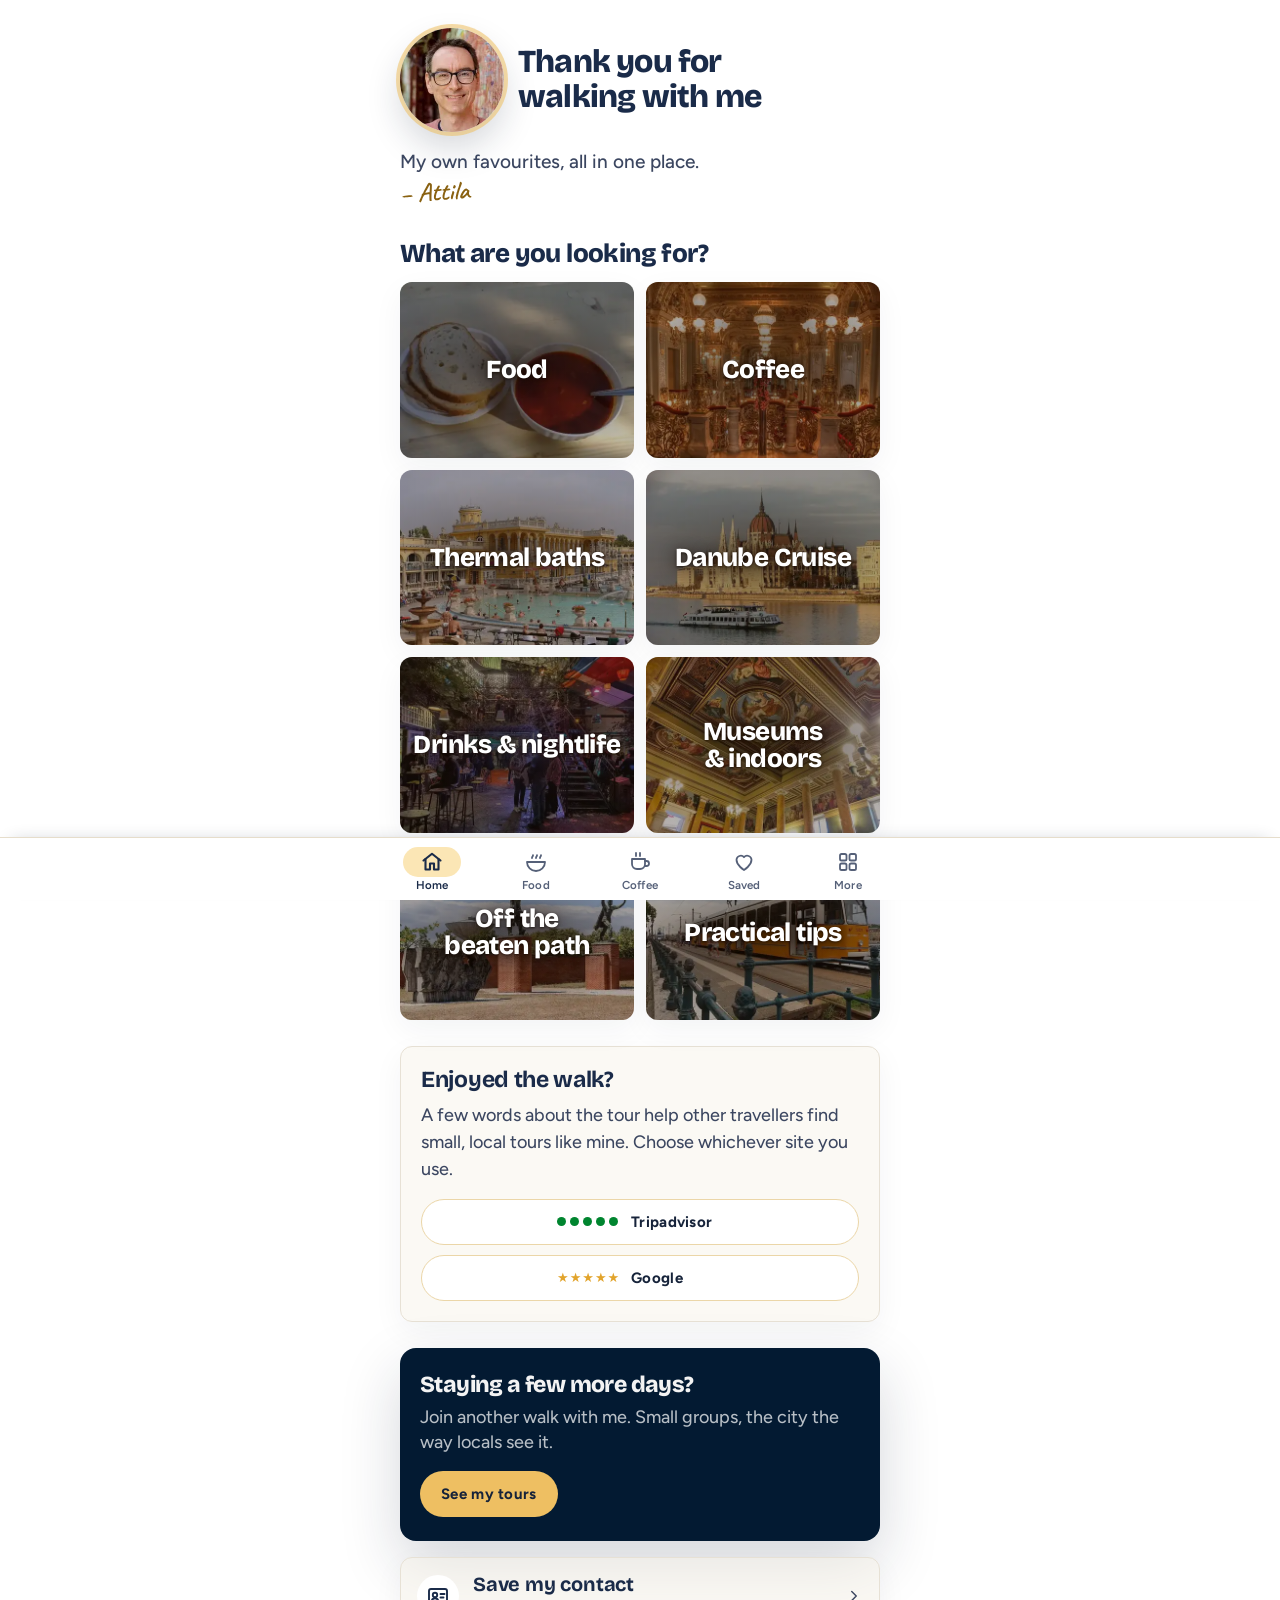
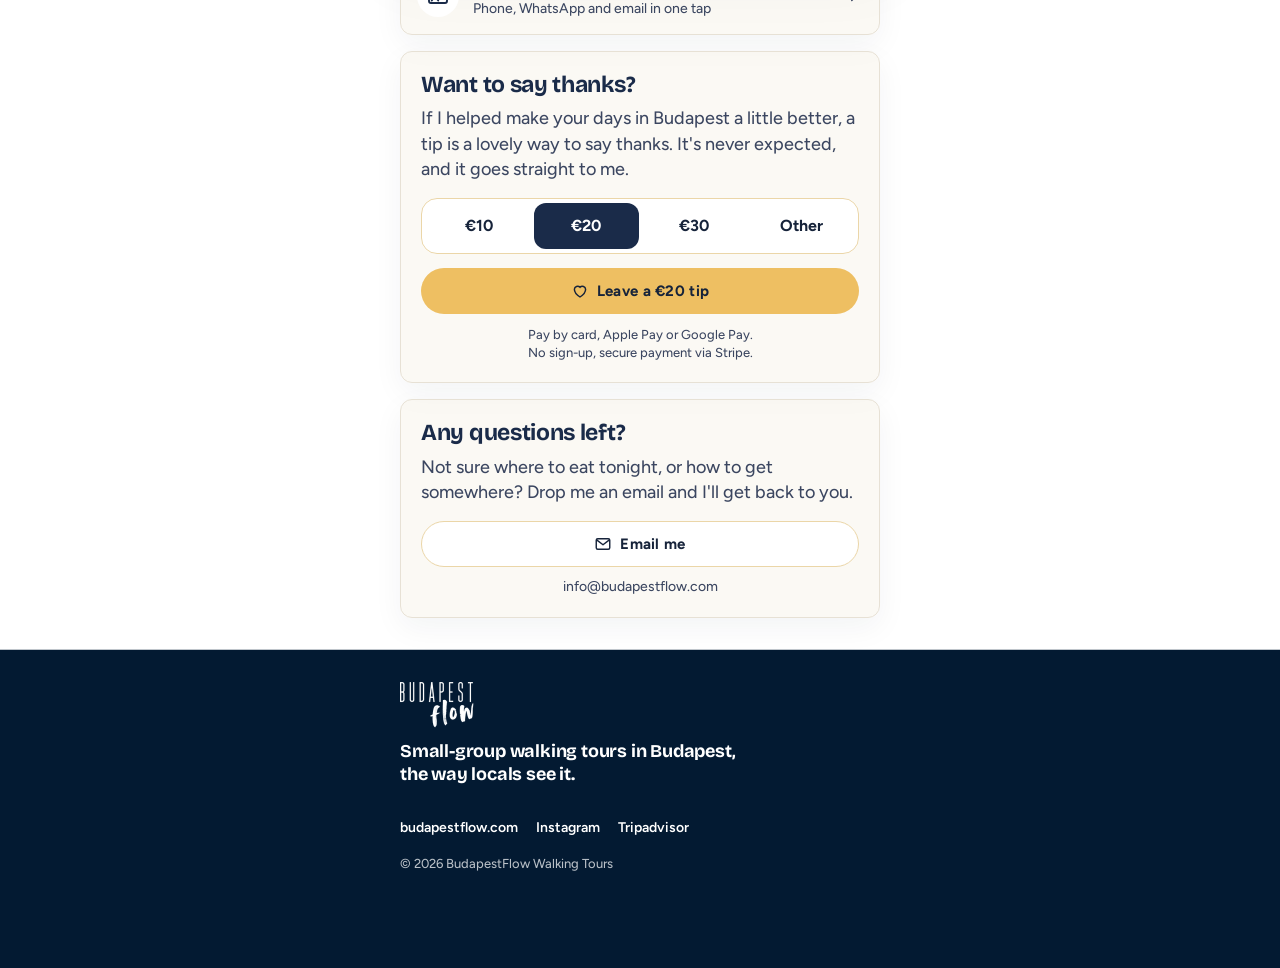
==== commit cb998bde: "Food: Yelp-style compact cards, tag filters, home tile and chip tweaks - Food cards: photo on the le" ====
--- a/dev.html
+++ b/dev.html
@@ -50,6 +50,7 @@
     <symbol id="i-ticket" viewBox="0 0 24 24"><path d="M4 9V7a2 2 0 0 1 2-2h12a2 2 0 0 1 2 2v2a3 3 0 0 0 0 6v2a2 2 0 0 1-2 2H6a2 2 0 0 1-2-2v-2a3 3 0 0 0 0-6z"/><path d="M14 7v10" stroke-dasharray="1.6 2.2"/></symbol>
     <symbol id="i-share" viewBox="0 0 24 24"><path d="M12 3v12M7 8l5-5 5 5M5 13v7h14v-7"/></symbol>
     <symbol id="i-map" viewBox="0 0 24 24"><path d="M9 4 3 6.5v13.5l6-2.5 6 2.5 6-2.5V4l-6 2.5z"/><path d="M9 4v13.5M15 6.5V20"/></symbol>
+    <symbol id="i-x" viewBox="0 0 24 24"><path d="M6 6l12 12M18 6L6 18"/></symbol>
     <symbol id="i-check" viewBox="0 0 24 24"><path d="M5 12.5l4.5 4.5L19 7.5"/></symbol>
     <symbol id="i-link" viewBox="0 0 24 24"><path d="M10 14a4 4 0 0 0 5.7 0l3-3a4 4 0 0 0-5.7-5.7l-1 1M14 10a4 4 0 0 0-5.7 0l-3 3a4 4 0 0 0 5.7 5.7l1-1"/></symbol>
     <symbol id="i-photo" viewBox="0 0 24 24"><rect x="3" y="5" width="18" height="14" rx="2"/><circle cx="9" cy="10" r="1.8"/><path d="M21 16l-5-5-8 8"/></symbol>
--- a/styles.css
+++ b/styles.css
@@ -9,10 +9,10 @@
 
 /* ---------- BudapestFlow tokens (from the BudapestFlow Design System) ---------- */
 :root {
-  --surface-paper: #FBF9F4;
-  --surface-cream: #F3ECDD;
-  --cream-line: #E2D6BE;
-  --surface-card: #FFFFFF;
+  --surface-paper: #FFFFFF;
+  --surface-cream: #F7F3EA82;
+  --cream-line: #E7E1D5;
+  --surface-card: #FFFFFF; --panel-bg: #031A32; --panel-text: #B8BFC6; --panel-heading: #F3F3F3;
   --line: #E6DDCB;
   --tint-ochre: #FBF1DC;
   --tint-ochre-line: #EBD6A8;
@@ -20,7 +20,7 @@
   --heading: #1A2B49;
   --ink: #16233A;
   --ink-muted: #3B4660;
-  --yellow: #F4B942;
+  --yellow: #EEBF62;
   --yellow-hover: #E2A42C;
   --on-yellow: #16233A;
   --ochre-text: #8A6212;
@@ -30,7 +30,7 @@
   --on-dark-muted: #B8BFC6;
   --tripadvisor-green: #00852F;
   --focus-ring: #16233A;
-  --focus-ring-on-dark: #F4B942;
+  --focus-ring-on-dark: #EEBF62;
 
   --shadow-card: 0 10px 30px rgba(22, 35, 58, 0.05);
   --shadow-panel: 0 24px 60px rgba(22, 35, 58, 0.18);
@@ -56,17 +56,17 @@
   :root:not([data-theme="light"]) {
     --surface-paper: #031A32; --surface-cream: #0C2A4A; --cream-line: #1E3D60; --surface-card: #102F52;
     --line: #1E3D60; --tint-ochre: #1A3350; --tint-ochre-line: #3A5270; --tint-ochre-hover: #22405F;
-    --heading: #FFFFFF; --ink: #FFFFFF; --ink-muted: #B8BFC6; --ochre-text: #F4B942;
-    --navy-deep: #01101F; --navy-deep-mid: #062038; --focus-ring: #F4B942;
-    --shadow-card: none; --logo-filter: invert(1);
+    --heading: #FFFFFF; --ink: #FFFFFF; --ink-muted: #B8BFC6; --ochre-text: #EEBF62;
+    --navy-deep: #01101F; --navy-deep-mid: #062038; --focus-ring: #EEBF62;
+    --panel-bg: #01101F; --panel-text: #B8BFC6; --panel-heading: #F3F3F3; --shadow-card: none; --logo-filter: invert(1);
   }
 }
 :root[data-theme="dark"] {
   --surface-paper: #031A32; --surface-cream: #0C2A4A; --cream-line: #1E3D60; --surface-card: #102F52;
   --line: #1E3D60; --tint-ochre: #1A3350; --tint-ochre-line: #3A5270; --tint-ochre-hover: #22405F;
-  --heading: #FFFFFF; --ink: #FFFFFF; --ink-muted: #B8BFC6; --ochre-text: #F4B942;
-  --navy-deep: #01101F; --navy-deep-mid: #062038; --focus-ring: #F4B942;
-  --shadow-card: none; --logo-filter: invert(1);
+  --heading: #FFFFFF; --ink: #FFFFFF; --ink-muted: #B8BFC6; --ochre-text: #EEBF62;
+  --navy-deep: #01101F; --navy-deep-mid: #062038; --focus-ring: #EEBF62;
+  --panel-bg: #01101F; --panel-text: #B8BFC6; --panel-heading: #F3F3F3; --shadow-card: none; --logo-filter: invert(1);
 }
 
 *, *::before, *::after { box-sizing: inherit; }
@@ -77,6 +77,7 @@
   margin: 0; background: var(--surface-paper); color: var(--ink-muted);
   font: 450 18px/1.55 var(--font-text); -webkit-font-smoothing: antialiased;
 }
+p { line-height: 1.4; }
 img { max-width: 100%; display: block; }
 a { color: inherit; }
 button { font: inherit; color: inherit; }
@@ -105,7 +106,7 @@
 .hero { display: grid; grid-template-columns: auto 1fr; gap: 14px; align-items: start; padding-top: 18px; padding-bottom: 8px; }
 .portrait {
   width: 104px; height: 104px; border-radius: 50%; background: var(--surface-cream);
-  box-shadow: 0 0 0 4px rgba(244, 185, 66, 0.55), var(--shadow-photo);
+  box-shadow: 0 0 0 4px rgba(238, 191, 98, 0.55), var(--shadow-photo);
   display: grid; place-items: center; overflow: hidden;
   font: 800 24px/1 var(--font-display); color: var(--heading); letter-spacing: -0.5px;
 }
@@ -151,10 +152,10 @@
 .tile-ph { position: absolute; top: 8px; right: 8px; z-index: 1; font: 700 9.5px/1 var(--font-text); letter-spacing: 1px; text-transform: uppercase; color: rgba(255,255,255,.8); border: 1px solid rgba(255,255,255,.45); border-radius: 5px; padding: 4px 6px; }
 
 /* centered-label variant (TILE_LABELS = "center"); delete this block + the constant to remove it entirely */
-.labels-center .tile::after { background: radial-gradient(ellipse at 50% 50%, rgba(46, 24, 10, .72) 0%, rgba(4, 23, 43, .58) 60%, rgba(46, 24, 10, .42) 100%); }
+.labels-center .tile::after { background: radial-gradient(ellipse 75% 45% at 50% 50%, rgba(30, 16, 6, .62) 0%, rgba(30, 16, 6, .4) 65%, rgba(30, 16, 6, .3) 100%); }
 .labels-center .tile-label {
   inset: 0; display: grid; place-items: center; padding: 10px 12px; text-align: center;
-  text-shadow: 0 2px 14px rgba(40,20,8,.75);
+  text-shadow: 0 1px 3px rgba(20,10,4,.7), 0 2px 16px rgba(20,10,4,.8);
 }
 .labels-center .tile-img .icon { display: none; }
 
@@ -199,14 +200,11 @@
 .review .ta-dots i { width: 9px; height: 9px; }
 .review .rv-label { width: 92px; text-align: left; }
 
-/* everything below the first screen is not laid out or painted until it is near the viewport (faster first render).
-   The padding/negative margin leaves room for the card shadows, which paint containment would otherwise clip. */
-.below { content-visibility: auto; contain-intrinsic-size: auto 1700px; padding: 40px 20px; margin: -40px -20px; }
 .panel {
-  margin-top: 26px; background: var(--navy-deep); color: var(--on-dark-muted); border-radius: var(--radius-lg);
+  margin-top: 26px; background: var(--panel-bg); color: var(--panel-text); border-radius: var(--radius-lg);
   box-shadow: var(--shadow-panel); padding: 24px 20px;
 }
-.panel h2 { margin: 0 0 8px; font: 800 23px/1.1 var(--font-display); letter-spacing: -0.6px; color: var(--on-dark); }
+.panel h2 { margin: 0 0 8px; font: 800 23px/1.1 var(--font-display); letter-spacing: -0.6px; color: var(--panel-heading); }
 .panel p { margin: 0 0 16px; }
 .panel .panel .panel :focus-visible { outline-color: var(--focus-ring-on-dark); }
 
@@ -250,10 +248,20 @@
   background: var(--surface-card); color: var(--ink); cursor: pointer; font-size: 14px; font-weight: 600;
 }
 .chip[aria-pressed="true"] { background: var(--ink); border-color: var(--ink); color: var(--surface-paper); }
-.chip-fav { display: inline-flex; align-items: center; gap: 7px; }
-.chip-fav .icon { width: 16px; height: 16px; color: var(--yellow-hover); stroke-width: 2; }
-.chip-fav[aria-pressed="true"] .icon { color: var(--yellow); fill: var(--yellow); }
-.group-title { margin: 28px 0 4px; font-size: 15px; letter-spacing: 1.4px; }
+.chip-fav { display: inline-flex; align-items: center; gap: 7px; background: var(--yellow); border-color: var(--yellow); color: var(--on-yellow); font-weight: 700; }
+.chip-fav .icon { width: 16px; height: 16px; color: var(--on-yellow); stroke-width: 2; }
+.chip-fav[aria-pressed="true"] { background: var(--yellow-hover); border-color: var(--yellow-hover); color: var(--on-yellow); }
+.chip-fav[aria-pressed="true"] .icon { color: var(--on-yellow); fill: var(--on-yellow); }
+.chip-fav:active { background: var(--yellow-hover); }
+@media (hover: hover) and (pointer: fine) { .chip-fav:hover { background: var(--yellow-hover); border-color: var(--yellow-hover); } }
+.chip-tag { display: inline-flex; align-items: center; gap: 6px; background: var(--ink); border-color: var(--ink); color: var(--surface-paper); text-transform: uppercase; letter-spacing: 1px; font-size: 12.5px; }
+.chip-tag .icon { width: 16px; height: 16px; stroke-width: 2.4; }
+.tag-btn { cursor: pointer; -webkit-tap-highlight-color: transparent; }
+.tag-btn:active { background: var(--tint-ochre-hover); }
+.tag-btn[aria-pressed="true"] { background: var(--ink); border-color: var(--ink); color: var(--surface-paper); }
+@media (hover: hover) and (pointer: fine) { .tag-btn:hover { border-color: var(--yellow); color: var(--ink); } .tag-btn[aria-pressed="true"]:hover { color: var(--surface-paper); } }
+.group-title { margin: 30px 0 0; font-size: 18px; letter-spacing: 1.4px; }
+.group-title + .card, .group-title + .tipcard { margin-top: 10px; }
 
 /* place card (always open) */
 .card {
@@ -319,11 +327,19 @@
   border-radius: var(--radius-md); box-shadow: var(--shadow-card);
 }
 .tipping h2 { margin: 0 0 8px; font: 700 23px/1.15 var(--font-display); letter-spacing: -0.3px; color: var(--heading); }
-.tipping p { margin: 0 0 16px; }
+.tipping p { margin: 0 0 16px; text-wrap: pretty; }
+.nb { white-space: nowrap; }
 .tipping .btn { width: 100%; }
-.tip-amounts { display: grid; grid-template-columns: repeat(4, 1fr); gap: 8px; }
-.tip-amounts .btn { padding-left: 4px; padding-right: 4px; font-size: 16px; min-height: 50px; }
-.tipping .tip-note { margin: 12px 0 0; font-size: 13px; color: var(--ink-muted); text-align: center; }
+/* amount selector = one segmented control (not four buttons): it reads as a choice, while yellow stays reserved for actions */
+.tip-seg { display: grid; grid-template-columns: repeat(4, 1fr); gap: 2px; margin: 0 0 14px; padding: 4px; min-inline-size: 0;
+  background: var(--surface-card); border: 1.5px solid var(--tint-ochre-line); border-radius: 16px; }
+.tip-opt { position: relative; display: block; cursor: pointer; }
+.tip-opt input { position: absolute; inset: 0; width: 100%; height: 100%; margin: 0; opacity: 0; cursor: pointer; }
+.tip-opt span { display: flex; align-items: center; justify-content: center; min-height: 46px; border-radius: 12px; font: 700 16px/1 var(--font-text); color: var(--ink); transition: background-color .12s ease, color .12s ease; }
+.tip-opt input:checked + span { background: var(--heading); color: #fff; }
+.tip-opt input:focus-visible + span { outline: 2px solid var(--focus-ring); outline-offset: 2px; }
+.tip-opt:active input:not(:checked) + span { background: var(--tint-ochre-hover); }
+.tipping .tip-note { text-wrap: balance; margin: 12px 0 0; font-size: 13px; color: var(--ink-muted); text-align: center; }
 .ask { margin-top: 16px; padding: 20px; background: var(--surface-cream); border: 1px solid var(--cream-line); border-radius: var(--radius-md); box-shadow: var(--shadow-card); }
 .ask h2 { margin: 0 0 8px; font: 700 23px/1.15 var(--font-display); letter-spacing: -0.3px; color: var(--heading); }
 .ask p { margin: 0 0 16px; }
@@ -346,7 +362,10 @@
 /* touch feedback: a short pressed state instead */
 
 .btn-primary:active { background: var(--yellow-hover); }
-.btn-secondary:active, .back:active { background: var(--tint-ochre-hover); }
+.btn-secondary:active, .back:active, .back-pill:active, .chip:active, .sheet-row:active { background: var(--tint-ochre-hover); }
+/* no grey browser flash when tapping on iOS/Android: every control has its own pressed state above */
+html { -webkit-tap-highlight-color: transparent; }
+a, button, [role="button"], label { -webkit-tap-highlight-color: transparent; }
 
 /* "Link copied" toast for the share fallback */
 .toast {
@@ -358,6 +377,39 @@
 }
 .toast.show { opacity: 1; transform: translate(-50%, 0); }
 .toast::before { content: "✓"; color: var(--yellow); font-weight: 800; }
+/* ---------- compact food card (FOOD_LAYOUT = "compact" in app.js) ---------- */
+.card-c .head { padding: 14px 14px 12px; grid-template-columns: 112px minmax(0, 1fr); gap: 12px 14px; }
+.card-c .thumb { width: 112px; height: 112px; object-fit: cover; border-radius: 8px; background: var(--surface-card); }
+.card-c .info { min-width: 0; display: grid; grid-template-columns: minmax(0, 1fr) auto; gap: 6px 4px; align-content: start; }
+.card-c .name { font-size: 19px; line-height: 1.2; overflow-wrap: anywhere; }
+.card-c .save { grid-column: 2; grid-row: 1; margin: -9px -8px -9px 0; }
+.card-c .sub { grid-column: 1 / -1; display: flex; align-items: center; flex-wrap: wrap; gap: 8px; }
+.card-c .price { padding-top: 0; font-weight: 700; color: var(--ink); font-size: 15px; letter-spacing: 1px; }
+.card-c .price b { color: var(--cream-line); font-weight: 700; }
+.card-c .pick { margin-left: 0; vertical-align: 0; }
+.card-c .tags { gap: 6px; margin-top: 0; }
+.card-c .tag { padding: 5px 8px; font-size: 10.5px; }
+.card-c .meta { font-size: 14px; }
+.card-c .near-to { align-items: flex-start; line-height: 1.3; }
+.card-c .near-to .icon { margin-top: 1px; }
+a.near-to { text-decoration: underline; text-decoration-color: var(--tint-ochre-line); text-underline-offset: 3px; }
+a.near-to:active { color: var(--ochre-text); }
+@media (hover: hover) and (pointer: fine) { a.near-to:hover { color: var(--ochre-text); text-decoration-color: currentColor; } }
+.card-c .why { font-size: 17px; line-height: 1.5; }
+.fold { border-top: 1px solid var(--cream-line); }
+.fold summary {
+  list-style: none; display: flex; align-items: center; justify-content: flex-start; gap: 8px;
+  min-height: 50px; padding: 0 14px 0 10px; border-radius: 0 0 11px 11px; cursor: pointer; font: 700 17px/1.25 var(--font-text); color: var(--ink);
+  -webkit-tap-highlight-color: transparent;
+}
+.fold summary::-webkit-details-marker { display: none; }
+.fold summary .icon { width: 22px; height: 22px; stroke-width: 2.2; color: var(--ochre-text); transform: rotate(90deg); transition: transform .15s ease; }
+.fold[open] summary .icon { transform: rotate(-90deg); }
+.fold summary:active { background: var(--tint-ochre-hover); }
+.fold[open] summary { border-radius: 0; }
+.fold summary:focus-visible { outline-offset: -2px; }
+.card-c .fold .body { border-top: 0; padding: 2px 14px 16px; }
+@media (hover: hover) and (pointer: fine) { .fold summary:hover span { color: var(--ochre-text); } }
 /* ---------- heart / saved places ---------- */
 .save {
   grid-column: 3; grid-row: 1; width: 40px; height: 40px; margin: -9px -10px -9px -2px; padding: 0;
